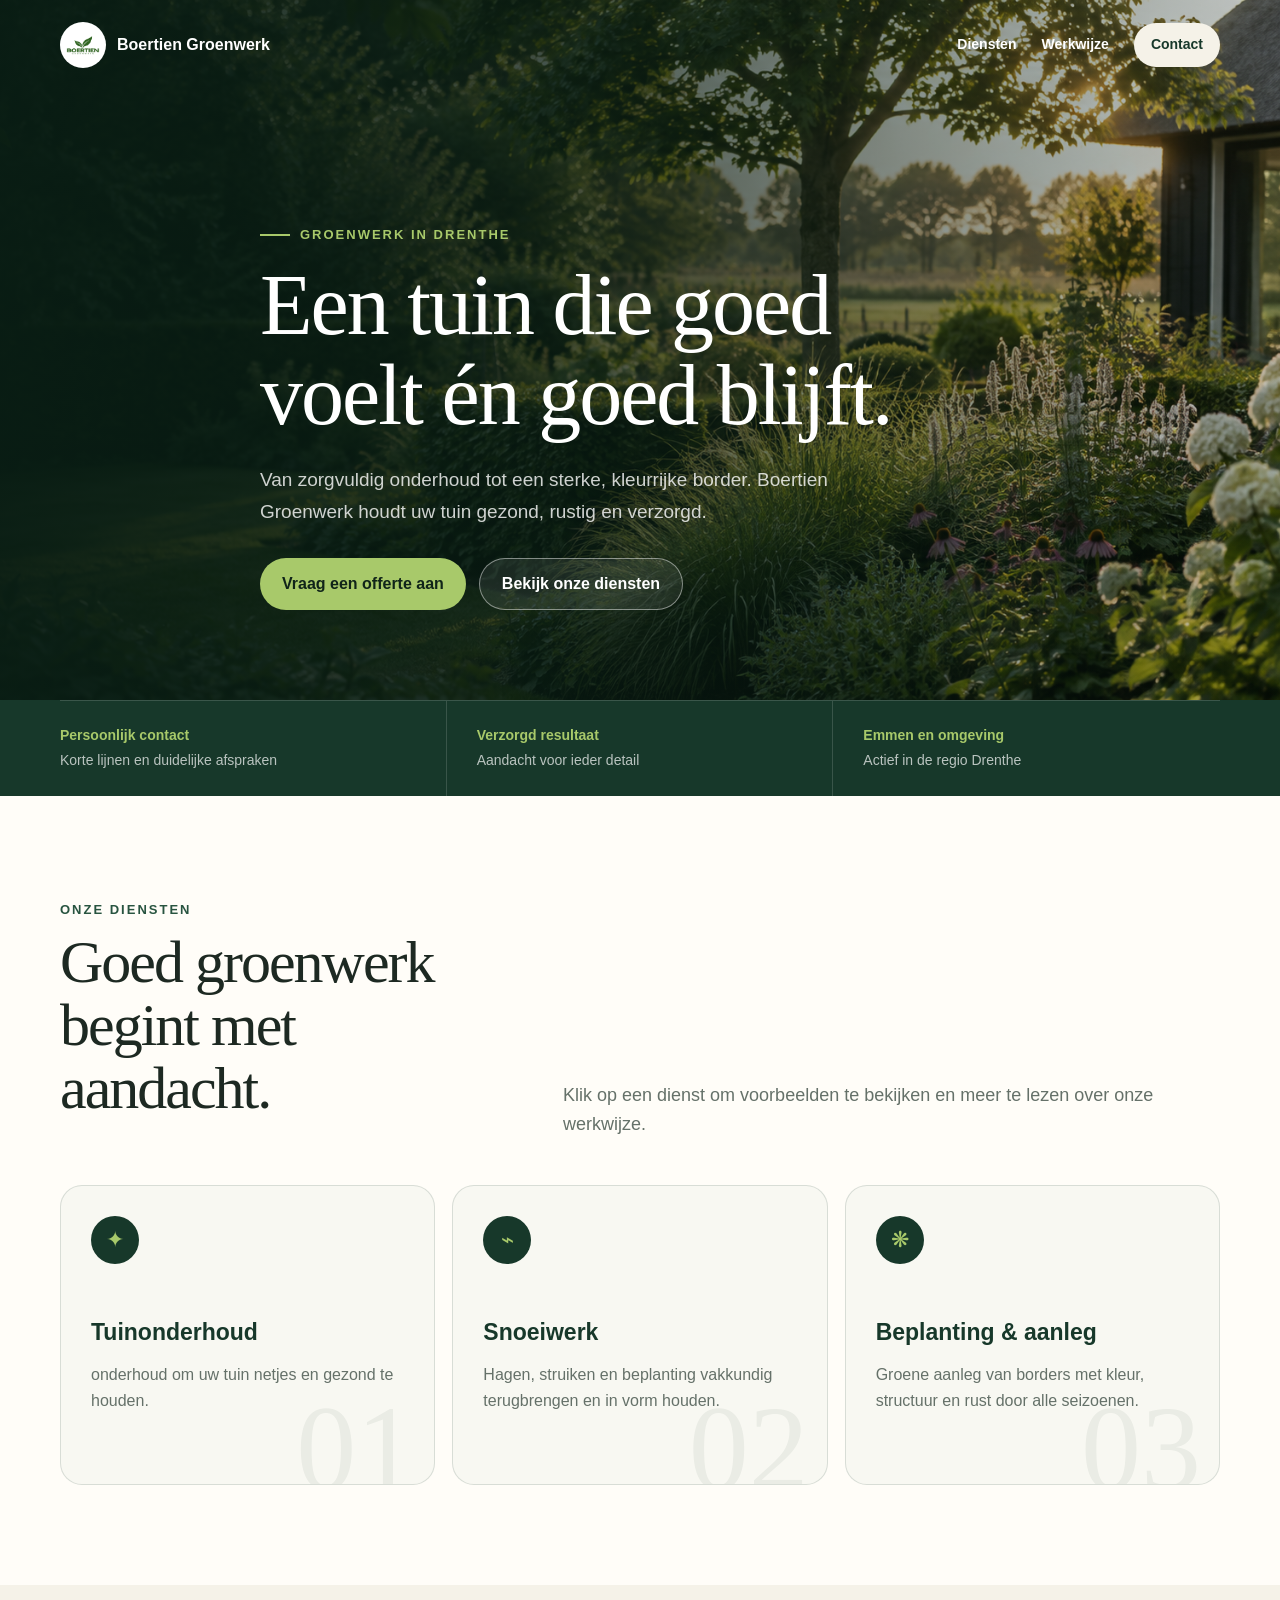
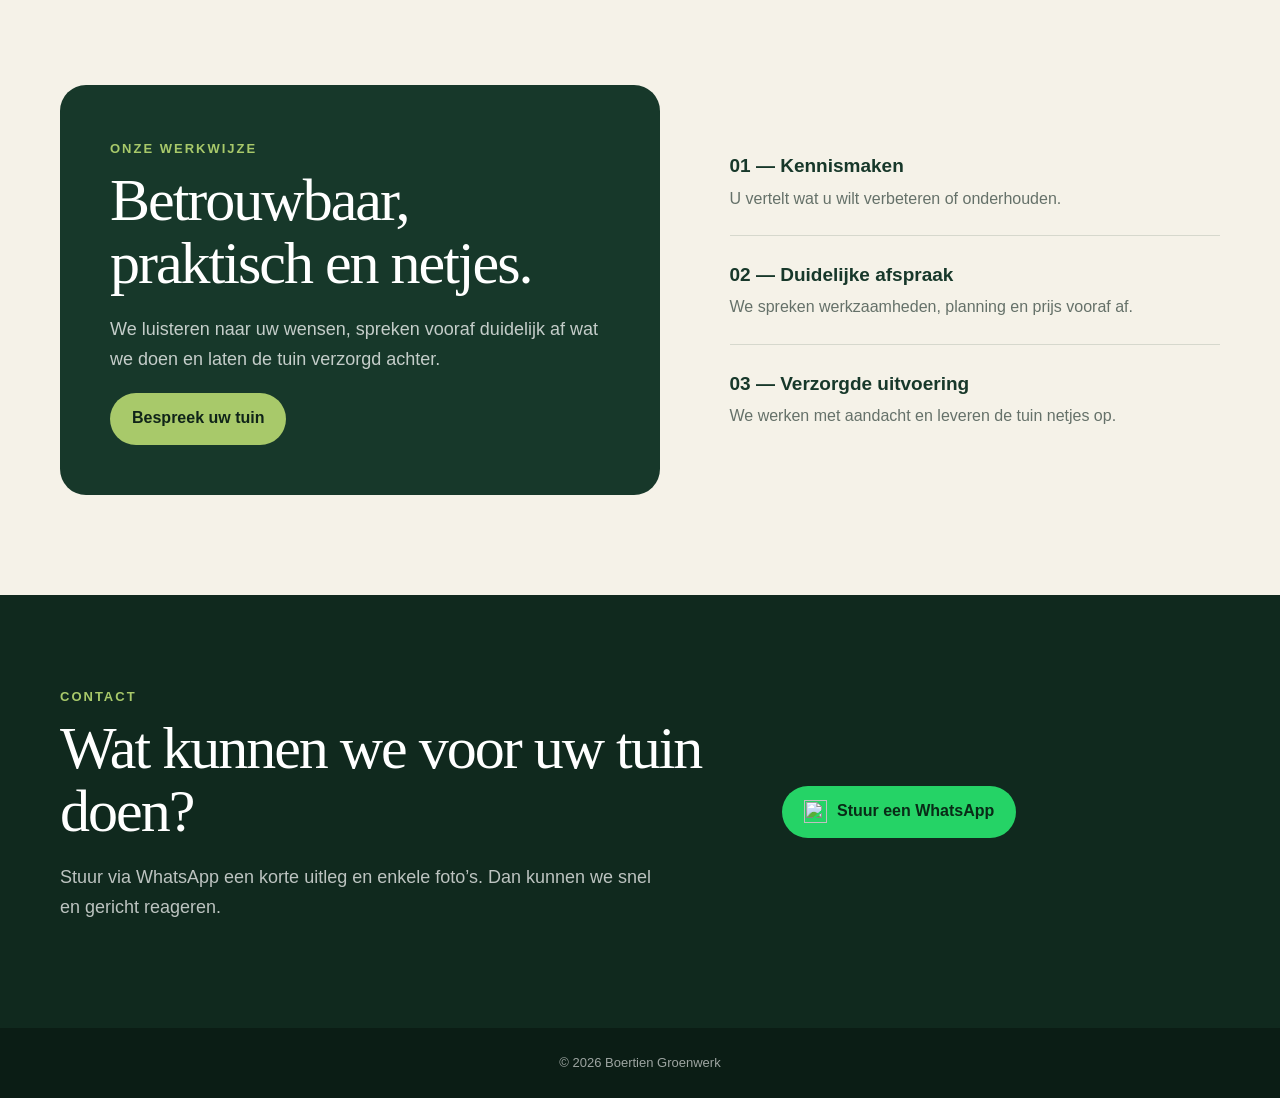
==== index.html @ 3230da12 "Update index.html" ====
<!DOCTYPE html>
<html lang="nl">
<head>
    <meta charset="UTF-8">

    <meta
        name="viewport"
        content="width=device-width, initial-scale=1.0"
    >

    <meta
        name="description"
        content="Boertien Groenwerk voor tuinonderhoud, snoeiwerk en groene tuinaanleg in Emmen en omgeving."
    >

    <title>Boertien Groenwerk</title>

    <style>
        :root {
            --forest: #17382a;
            --forest-light: #285440;
            --leaf: #a8c96a;
            --cream: #f5f2e8;
            --paper: #fffdf8;
            --ink: #1d2922;
            --muted: #657169;
            --line: rgba(23, 56, 42, 0.14);
        }

        * {
            box-sizing: border-box;
        }

        html {
            scroll-behavior: smooth;
        }

        body {
            margin: 0;
            background: var(--paper);
            color: var(--ink);
            font-family: Arial, Helvetica, sans-serif;
            line-height: 1.65;
        }

        img {
            display: block;
            max-width: 100%;
        }

        a {
            color: inherit;
        }

        .container {
            width: min(1160px, calc(100% - 40px));
            margin: 0 auto;
        }

        .view {
            display: none;
        }

        .view.active {
            display: block;
        }

        .site-header {
            position: absolute;
            z-index: 20;
            top: 0;
            right: 0;
            left: 0;
            padding: 22px 0;
            color: white;
        }

        .site-header.detail-header {
            position: relative;
            background: var(--forest);
        }

        .nav {
            display: flex;
            align-items: center;
            justify-content: space-between;
            gap: 24px;
        }

        .brand {
            display: inline-flex;
            align-items: center;
            gap: 11px;
            color: white;
            font-weight: 800;
            text-decoration: none;
        }

        .brand img {
            width: 46px;
            height: 46px;
            padding: 4px;
            border-radius: 50%;
            background: white;
            object-fit: contain;
        }

        .nav-links {
            display: flex;
            align-items: center;
            gap: 25px;
        }

        .nav-links a {
            color: white;
            font-size: 14px;
            font-weight: 700;
            text-decoration: none;
        }

        .nav-button {
            padding: 10px 17px;
            border-radius: 30px;
            background: var(--cream);
            color: var(--forest) !important;
            text-decoration: none;
            font-weight: bold;
        }

        .home-hero {
            position: relative;
            min-height: 700px;
            display: flex;
            align-items: flex-end;
            overflow: hidden;
            background: var(--forest);
            color: white;
        }

        .home-hero::before {
            position: absolute;
            content: "";
            inset: 0;

            background-image:
                linear-gradient(
                    90deg,
                    rgba(9, 29, 20, 0.96),
                    rgba(9, 29, 20, 0.76) 42%,
                    rgba(9, 29, 20, 0.22)
                ),
                url("hero-garden.png");

            background-size: cover;
            background-position: center;
        }

        .hero-content {
            position: relative;
            z-index: 1;
            max-width: 760px;
            padding: 175px 0 90px;
        }

        .eyebrow {
            display: inline-flex;
            align-items: center;
            gap: 10px;
            color: var(--leaf);
            font-size: 13px;
            font-weight: 800;
            letter-spacing: 2px;
            text-transform: uppercase;
        }

        .eyebrow::before {
            content: "";
            width: 30px;
            height: 2px;
            background: var(--leaf);
        }

        h1,
        h2 {
            font-family: Georgia, "Times New Roman", serif;
            font-weight: 400;
            letter-spacing: -2px;
            line-height: 1.05;
        }

        h1 {
            max-width: 720px;
            margin: 14px 0 24px;
            font-size: clamp(50px, 7vw, 86px);
        }

        h2 {
            margin: 8px 0 20px;
            font-size: clamp(38px, 5vw, 60px);
        }

        .hero-copy {
            max-width: 620px;
            margin-bottom: 31px;
            color: rgba(255, 255, 255, 0.80);
            font-size: 19px;
        }

        .buttons {
            display: flex;
            flex-wrap: wrap;
            gap: 13px;
        }

        .button {
            display: inline-flex;
            min-height: 52px;
            align-items: center;
            justify-content: center;
            gap: 10px;
            padding: 0 22px;
            border-radius: 30px;
            font-weight: 800;
            text-decoration: none;
            transition: transform 0.2s;
        }

        .button:hover {
            transform: translateY(-2px);
        }

        .button-green {
            background: var(--leaf);
            color: #102419;
        }

        .button-outline {
            border: 1px solid rgba(255, 255, 255, 0.45);
            background: rgba(255, 255, 255, 0.08);
            color: white;
        }

        .trust {
            background: var(--forest);
            color: white;
        }

        .trust-grid {
            display: grid;
            grid-template-columns: repeat(3, 1fr);
            border-top: 1px solid rgba(255, 255, 255, 0.15);
        }

        .trust-item {
            padding: 23px 30px;
            border-right: 1px solid rgba(255, 255, 255, 0.15);
        }

        .trust-item:first-child {
            padding-left: 0;
        }

        .trust-item:last-child {
            border-right: 0;
        }

        .trust-item strong {
            display: block;
            color: var(--leaf);
            font-size: 14px;
        }

        .trust-item span {
            color: rgba(255, 255, 255, 0.70);
            font-size: 14px;
        }

        .section {
            padding: 100px 0;
        }

        .section-heading {
            display: grid;
            grid-template-columns: 0.8fr 1.2fr;
            align-items: end;
            gap: 65px;
            margin-bottom: 45px;
        }

        .label {
            color: var(--forest-light);
            font-size: 13px;
            font-weight: 800;
            letter-spacing: 2px;
            text-transform: uppercase;
        }

        .section-heading p {
            margin: 0;
            color: var(--muted);
            font-size: 18px;
        }

        .services {
            display: grid;
            grid-template-columns: repeat(3, 1fr);
            gap: 17px;
        }

        .service-card {
            position: relative;
            display: block;
            min-height: 300px;
            padding: 30px;
            overflow: hidden;
            border: 1px solid var(--line);
            border-radius: 22px;
            background: #f8f8f2;
            color: var(--ink);
            text-decoration: none;
            transition:
                transform 0.2s,
                box-shadow 0.2s;
        }

        .service-card:hover {
            transform: translateY(-6px);
            box-shadow: 0 18px 45px rgba(23, 56, 42, 0.14);
        }

        .service-number {
            position: absolute;
            right: 18px;
            bottom: -25px;
            color: rgba(23, 56, 42, 0.06);
            font-family: Georgia, serif;
            font-size: 120px;
            line-height: 1;
        }

        .service-icon {
            display: grid;
            width: 48px;
            height: 48px;
            place-items: center;
            margin-bottom: 50px;
            border-radius: 50%;
            background: var(--forest);
            color: var(--leaf);
            font-size: 22px;
        }

        .service-card h3 {
            position: relative;
            z-index: 1;
            margin: 0 0 10px;
            color: var(--forest);
            font-size: 23px;
            text-decoration: none;
        }

        .service-card p {
            position: relative;
            z-index: 1;
            margin: 0;
            color: var(--muted);
            text-decoration: none;
        }

        .about {
            background: var(--cream);
        }

        .about-grid {
            display: grid;
            grid-template-columns: 1.1fr 0.9fr;
            align-items: center;
            gap: 70px;
        }

        .about-box {
            padding: 50px;
            border-radius: 26px;
            background: var(--forest);
            color: white;
        }

        .about-box .label {
            color: var(--leaf);
        }

        .about-box p {
            color: rgba(255, 255, 255, 0.75);
            font-size: 18px;
        }

        .steps {
            display: grid;
        }

        .step {
            padding: 23px 0;
            border-bottom: 1px solid var(--line);
        }

        .step:last-child {
            border-bottom: 0;
        }

        .step strong {
            display: block;
            color: var(--forest);
            font-size: 19px;
        }

        .step p {
            margin: 4px 0 0;
            color: var(--muted);
        }

        .detail-hero {
            position: relative;
            min-height: 490px;
            display: flex;
            align-items: flex-end;
            overflow: hidden;
            background: var(--forest);
            color: white;
        }

        .detail-hero::before {
            position: absolute;
            content: "";
            inset: 0;

            background-image:
                linear-gradient(
                    90deg,
                    rgba(8, 28, 19, 0.95),
                    rgba(8, 28, 19, 0.45)
                ),
                var(--hero-image);

            background-size: cover;
            background-position: center;
        }

        .detail-hero-content {
            position: relative;
            z-index: 1;
            max-width: 770px;
            padding: 85px 0;
        }

        .detail-hero p {
            max-width: 650px;
            color: rgba(255, 255, 255, 0.80);
            font-size: 19px;
        }

        .story-grid {
            display: grid;
            grid-template-columns: 1fr 1fr;
            align-items: start;
            gap: 70px;
        }

        .story-grid p {
            margin-top: 0;
            color: var(--muted);
            font-size: 17px;
        }

        .points {
            display: grid;
            gap: 12px;
            margin-top: 25px;
        }

        .point {
            padding: 15px 18px;
            border-left: 4px solid var(--forest-light);
            border-radius: 8px;
            background: var(--cream);
            font-weight: 700;
        }

        .gallery-section {
            background: var(--cream);
        }

        .gallery {
            display: grid;
            grid-template-columns: 1.2fr 0.8fr 0.8fr;
            gap: 15px;
            margin-top: 35px;
        }

        .gallery figure {
            position: relative;
            min-height: 350px;
            margin: 0;
            overflow: hidden;
            border-radius: 20px;
            background: #dfe7dc;
        }

        .gallery img {
            width: 100%;
            height: 100%;
            object-fit: cover;
        }

        .contact {
            padding: 88px 0;
            background: #10291e;
            color: white;
        }

        .contact-grid {
            display: grid;
            grid-template-columns: 1.2fr 0.8fr;
            align-items: center;
            gap: 65px;
        }

        .contact .label {
            color: var(--leaf);
        }

        .contact p {
            max-width: 610px;
            color: rgba(255, 255, 255, 0.72);
            font-size: 18px;
        }

        .whatsapp {
            background: #25d366;
            color: #092b17;
        }

        .whatsapp img {
            width: 23px;
            height: 23px;
        }

        footer {
            padding: 24px 0;
            background: #0b1d15;
            color: rgba(255, 255, 255, 0.60);
            text-align: center;
            font-size: 13px;
        }

        @media (max-width: 850px) {
            .nav-links {
                gap: 12px;
            }

            .nav-links a:not(.nav-button) {
                display: none;
            }

            .home-hero {
                min-height: 670px;
            }

            .trust-grid,
            .services,
            .section-heading,
            .about-grid,
            .story-grid,
            .contact-grid {
                grid-template-columns: 1fr;
            }

            .trust-grid {
                padding: 12px 0;
            }

            .trust-item,
            .trust-item:first-child {
                padding: 14px 0;
                border-right: 0;
                border-bottom: 1px solid rgba(255, 255, 255, 0.15);
            }

            .section-heading,
            .about-grid,
            .story-grid,
            .contact-grid {
                gap: 30px;
            }

            .gallery {
                grid-template-columns: 1fr;
            }

            .gallery figure {
                min-height: 300px;
            }
        }

        @media (max-width: 550px) {
            .container {
                width: calc(100% - 28px);
            }

            .brand span {
                font-size: 14px;
            }

            .brand img {
                width: 42px;
                height: 42px;
            }

            .nav-button {
                padding: 8px 12px;
                font-size: 13px;
            }

            .hero-content {
                padding: 145px 0 65px;
            }

            h1 {
                font-size: 49px;
            }

            .buttons {
                flex-direction: column;
            }

            .button {
                width: 100%;
            }

            .section {
                padding: 70px 0;
            }

            .about-box {
                padding: 32px 24px;
            }
        }
    </style>
</head>

<body>
    <div id="home" class="view active">
        <header class="site-header">
            <nav class="nav container">
                <a class="brand" href="#home">
                    <img
                        src="logo.png"
                        alt="Logo van Boertien Groenwerk"
                    >

                    <span>Boertien Groenwerk</span>
                </a>

                <div class="nav-links">
                    <a href="#diensten">Diensten</a>
                    <a href="#werkwijze">Werkwijze</a>
                    <a class="nav-button" href="#contact">Contact</a>
                </div>
            </nav>
        </header>

        <main>
            <section class="home-hero">
                <div class="hero-content container">
                    <span class="eyebrow">
                        Groenwerk in Drenthe
                    </span>

                    <h1>
                        Een tuin die goed voelt én goed blijft.
                    </h1>

                    <p class="hero-copy">
                        Van zorgvuldig onderhoud tot een sterke,
                        kleurrijke border. Boertien Groenwerk houdt
                        uw tuin gezond, rustig en verzorgd.
                    </p>

                    <div class="buttons">
                        <a class="button button-green" href="#contact">
                            Vraag een offerte aan
                        </a>

                        <a class="button button-outline" href="#diensten">
                            Bekijk onze diensten
                        </a>
                    </div>
                </div>
            </section>

            <section class="trust">
                <div class="trust-grid container">
                    <div class="trust-item">
                        <strong>Persoonlijk contact</strong>
                        <span>Korte lijnen en duidelijke afspraken</span>
                    </div>

                    <div class="trust-item">
                        <strong>Verzorgd resultaat</strong>
                        <span>Aandacht voor ieder detail</span>
                    </div>

                    <div class="trust-item">
                        <strong>Emmen en omgeving</strong>
                        <span>Actief in de regio Drenthe</span>
                    </div>
                </div>
            </section>

            <section class="section" id="diensten">
                <div class="container">
                    <div class="section-heading">
                        <div>
                            <span class="label">Onze diensten</span>

                            <h2>
                                Goed groenwerk begint met aandacht.
                            </h2>
                        </div>

                        <p>
                            Klik op een dienst om voorbeelden te bekijken
                            en meer te lezen over onze werkwijze.
                        </p>
                    </div>

                    <div class="services">
                        <a class="service-card" href="#onderhoud">
                            <span class="service-number">01</span>
                            <div class="service-icon">✦</div>

                            <h3>Tuinonderhoud</h3>

                            <p>
                                onderhoud om uw tuin
                                netjes en gezond te houden.
                            </p>
                        </a>

                        <a class="service-card" href="#snoeiwerk">
                            <span class="service-number">02</span>
                            <div class="service-icon">⌁</div>

                            <h3>Snoeiwerk</h3>

                            <p>
                                Hagen, struiken en beplanting vakkundig
                                terugbrengen en in vorm houden.
                            </p>
                        </a>

                        <a class="service-card" href="#aanleg">
                            <span class="service-number">03</span>
                            <div class="service-icon">❋</div>

                            <h3>Beplanting & aanleg</h3>

                            <p>
                                Groene aanleg van borders met kleur,
                                structuur en rust door alle seizoenen.
                            </p>
                        </a>
                    </div>
                </div>
            </section>

            <section class="section about" id="werkwijze">
                <div class="about-grid container">
                    <div class="about-box">
                        <span class="label">Onze werkwijze</span>

                        <h2>
                            Betrouwbaar, praktisch en netjes.
                        </h2>

                        <p>
                            We luisteren naar uw wensen, spreken vooraf
                            duidelijk af wat we doen en laten de tuin
                            verzorgd achter.
                        </p>

                        <a class="button button-green" href="#contact">
                            Bespreek uw tuin
                        </a>
                    </div>

                    <div class="steps">
                        <div class="step">
                            <strong>01 — Kennismaken</strong>

                            <p>
                                U vertelt wat u wilt verbeteren of onderhouden.
                            </p>
                        </div>

                        <div class="step">
                            <strong>02 — Duidelijke afspraak</strong>

                            <p>
                                We spreken werkzaamheden, planning en prijs
                                vooraf af.
                            </p>
                        </div>

                        <div class="step">
                            <strong>03 — Verzorgde uitvoering</strong>

                            <p>
                                We werken met aandacht en leveren de tuin
                                netjes op.
                            </p>
                        </div>
                    </div>
                </div>
            </section>

            <section class="contact" id="contact">
                <div class="contact-grid container">
                    <div>
                        <span class="label">Contact</span>

                        <h2>
                            Wat kunnen we voor uw tuin doen?
                        </h2>

                        <p>
                            Stuur via WhatsApp een korte uitleg en enkele
                            foto’s. Dan kunnen we snel en gericht reageren.
                        </p>
                    </div>

                    <div>
                        <a
                            class="button whatsapp"
                            href="https://wa.me/31629203638?text=Hallo%20Boertien%20Groenwerk%2C%20ik%20wil%20graag%20meer%20informatie%20over%20mijn%20tuin."
                            target="_blank"
                            rel="noopener noreferrer"
                        >
                            <img
                                src="https://cdn.simpleicons.org/whatsapp/092b17"
                                alt=""
                            >

                            Stuur een WhatsApp
                        </a>
                    </div>
                </div>
            </section>
        </main>

        <footer>
            © 2026 Boertien Groenwerk
        </footer>
    </div>

    <div id="onderhoud" class="view">
        <header class="site-header detail-header">
            <nav class="nav container">
                <a class="brand" href="#home">
                    <img src="logo.png" alt="Logo">
                    <span>Boertien Groenwerk</span>
                </a>

                <a class="nav-button" href="#home">
                    ← Terug naar home
                </a>
            </nav>
        </header>

        <main>
            <section
                class="detail-hero"
                style="--hero-image: url('onderhoud-1.jpeg')"
            >
                <div class="detail-hero-content container">
                    <span
                        class="label"
                        style="color: var(--leaf)"
                    >
                        Onze dienst
                    </span>

                    <h1>Tuinonderhoud</h1>

                    <p>
                        Een verzorgde tuin zonder achterstallig werk.
                        Wij helpen eenmalig of periodiek met alles wat
                        uw tuin netjes en gezond houdt.
                    </p>
                </div>
            </section>

            <section class="section">
                <div class="story-grid container">
                    <div>
                        <span class="label">
                            Uw tuin in goede conditie
                        </span>

                        <h2>
                            Rust, overzicht en gezonde groei.
                        </h2>
                    </div>

                    <div>
                        <p>
                            Goed onderhoud voorkomt dat onkruid,
                            hagen en beplanting de tuin gaan overheersen.
                            We bekijken samen welk werk nodig is en maken
                            duidelijke afspraken over de uitvoering.
                        </p>

                        <div class="points">
                            <div class="point">
                                Onkruid verwijderen en borders verzorgen
                            </div>

                            <div class="point">
                                Hagen en struiken bijhouden
                            </div>

                            <div class="point">
                                tuinonderhoud
                            </div>
                        </div>
                    </div>
                </div>
            </section>

            <section class="gallery-section section">
                <div class="container">
                    <span class="label">Voorbeelden</span>

                    <h2>
                        Verzorgd tuinonderhoud
                    </h2>

                    <div class="gallery">
                        <figure>
                            <img
                                src="onderhoud-1.jpeg"
                                alt="Verzorgde tuin"
                            >
                        </figure>

                        <figure>
                            <img
                                src="onderhoud-2.jpeg"
                                alt="Onderhouden coniferenhaag"
                            >
                        </figure>

                        <figure>
                            <img
                                src="onderhoud-3.jpeg"
                                alt="Tuinonderhoud in uitvoering"
                            >
                        </figure>
                    </div>
                </div>
            </section>

            <section class="contact">
                <div class="contact-grid container">
                    <div>
                        <span class="label">
                            Onderhoud aanvragen
                        </span>

                        <h2>
                            Kan uw tuin een onderhoudsbeurt gebruiken?
                        </h2>

                        <p>
                            Stuur enkele foto’s mee via WhatsApp,
                            dan bekijken we wat er nodig is.
                        </p>
                    </div>

                    <div>
                        <a
                            class="button whatsapp"
                            href="https://wa.me/31629203638?text=Hallo%20Boertien%20Groenwerk%2C%20ik%20wil%20graag%20informatie%20over%20tuinonderhoud."
                            target="_blank"
                            rel="noopener noreferrer"
                        >
                            Vraag onderhoud aan
                        </a>
                    </div>
                </div>
            </section>
        </main>

        <footer>
            © 2026 Boertien Groenwerk
        </footer>
    </div>

    <div id="snoeiwerk" class="view">
        <header class="site-header detail-header">
            <nav class="nav container">
                <a class="brand" href="#home">
                    <img src="logo.png" alt="Logo">
                    <span>Boertien Groenwerk</span>
                </a>

                <a class="nav-button" href="#home">
                    ← Terug naar home
                </a>
            </nav>
        </header>

        <main>
            <section
                class="detail-hero"
                style="--hero-image: url('onderhoud-1.jpeg')"
            >
                <div class="detail-hero-content container">
                    <span
                        class="label"
                        style="color: var(--leaf)"
                    >
                        Onze dienst
                    </span>

                    <h1>Snoeiwerk</h1>

                    <p>
                        Goed snoeiwerk zorgt voor gezonde groei,
                        meer licht en een verzorgde uitstraling.
                    </p>
                </div>
            </section>

            <section class="section">
                <div class="story-grid container">
                    <div>
                        <span class="label">
                            Met aandacht uitgevoerd
                        </span>

                        <h2>
                            De juiste snoei op het juiste moment.
                        </h2>
                    </div>

                    <div>
                        <p>
                            Iedere haag, struik en plant vraagt om een
                            eigen aanpak. We bekijken de soort, conditie
                            en gewenste vorm en laten de tuin na afloop
                            netjes achter.
                        </p>

                        <div class="points">
                            <div class="point">
                                Hagen strak en gelijkmatig snoeien
                            </div>

                            <div class="point">
                                Struiken gezond en in vorm houden
                            </div>

                            <div class="point">
                                Overgroeide beplanting gecontroleerd terugbrengen
                            </div>
                        </div>
                    </div>
                </div>
            </section>

            <section class="gallery-section section">
                <div class="container">
                    <span class="label">Ons werk</span>

                    <h2>
                        Voorbeelden van snoeiwerk
                    </h2>

                    <div class="gallery">
                        <figure>
                            <img
                                src="onderhoud-1.jpeg"
                                alt="Snoeiwerk in uitvoering"
                            >
                        </figure>

                        <figure>
                            <img
                                src="onderhoud-2.jpeg"
                                alt="Strak gesnoeide coniferenhaag"
                            >
                        </figure>

                        <figure>
                            <img
                                src="onderhoud-3.jpeg"
                                alt="Verzorgde tuin"
                            >
                        </figure>
                    </div>
                </div>
            </section>

            <section class="contact">
                <div class="contact-grid container">
                    <div>
                        <span class="label">
                            Snoeiwerk aanvragen
                        </span>

                        <h2>
                            Heeft uw tuin een snoeibeurt nodig?
                        </h2>

                        <p>
                            Stuur een paar foto’s en een korte
                            omschrijving via WhatsApp.
                        </p>
                    </div>

                    <div>
                        <a
                            class="button whatsapp"
                            href="https://wa.me/31629203638?text=Hallo%20Boertien%20Groenwerk%2C%20ik%20wil%20graag%20informatie%20over%20snoeiwerk."
                            target="_blank"
                            rel="noopener noreferrer"
                        >
                            Vraag snoeiwerk aan
                        </a>
                    </div>
                </div>
            </section>
        </main>

        <footer>
            © 2026 Boertien Groenwerk
        </footer>
    </div>

    <div id="aanleg" class="view">
        <header class="site-header detail-header">
            <nav class="nav container">
                <a class="brand" href="#home">
                    <img src="logo.png" alt="Logo">
                    <span>Boertien Groenwerk</span>
                </a>

                <a class="nav-button" href="#home">
                    ← Terug naar home
                </a>
            </nav>
        </header>

        <main>
            <section
                class="detail-hero"
                style="--hero-image: url('IMG_2393.jpeg')"
            >
                <div class="detail-hero-content container">
                    <span
                        class="label"
                        style="color: var(--leaf)"
                    >
                        Onze dienst
                    </span>

                    <h1>Beplanting & aanleg</h1>

                    <p>
                        Een border die klopt in kleur, hoogte en bloeitijd.
                        Wij helpen met de groene aanleg van uw tuin,
                        zonder bestratingswerk.
                    </p>
                </div>
            </section>

            <section class="section">
                <div class="story-grid container">
                    <div>
                        <span class="label">
                            Groene tuinaanleg
                        </span>

                        <h2>
                            Beplanting die bij uw tuin past.
                        </h2>
                    </div>

                    <div>
                        <p>
                            We kijken naar zon, grondsoort, beschikbare
                            ruimte en het gewenste onderhoud. Daarna kiezen
                            en plaatsen we planten die samen een rustig en
                            sterk geheel vormen.
                        </p>

                        <div class="points">
                            <div class="point">
                                Nieuwe borders aanleggen en inplanten
                            </div>

                            <div class="point">
                                Passende plantencombinaties samenstellen
                            </div>

                            <div class="point">
                                Bestaande borders verbeteren en aanvullen
                            </div>
                        </div>
                    </div>
                </div>
            </section>

            <section class="gallery-section section">
                <div class="container">
                    <span class="label">Inspiratie</span>

                    <h2>
                        Kleur, structuur en rust
                    </h2>

                    <div class="gallery">
                        <figure>
                            <img
                                src="IMG_2393.jpeg"
                                alt="Aangelegde groene tuin"
                            >
                        </figure>

                        <figure>
                            <img
                                src="IMG_2765.jpeg"
                                alt="Kleurrijke beplanting"
                            >
                        </figure>

                        <figure>
                            <img
                                src="IMG_2393.jpeg"
                                alt="Groene structuur in de tuin"
                            >
                        </figure>
                    </div>
                </div>
            </section>

            <section class="contact">
                <div class="contact-grid container">
                    <div>
                        <span class="label">
                            Aanleg aanvragen
                        </span>

                        <h2>
                            Wilt u een nieuwe border of beplantingsplan?
                        </h2>

                        <p>
                            Stuur foto’s en de afmetingen van de ruimte
                            via WhatsApp.
                        </p>
                    </div>

                    <div>
                        <a
                            class="button whatsapp"
                            href="https://wa.me/31629203638?text=Hallo%20Boertien%20Groenwerk%2C%20ik%20wil%20graag%20informatie%20over%20beplanting%20en%20aanleg."
                            target="_blank"
                            rel="noopener noreferrer"
                        >
                            Bespreek de aanleg
                        </a>
                    </div>
                </div>
            </section>
        </main>

        <footer>
            © 2026 Boertien Groenwerk
        </footer>
    </div>

    <script>
        function showPage() {
            const page =
                window.location.hash.replace("#", "") || "home";

            const validPages = [
                "home",
                "onderhoud",
                "snoeiwerk",
                "aanleg"
            ];

            const selectedPage =
                validPages.includes(page) ? page : "home";

            document
                .querySelectorAll(".view")
                .forEach(function (view) {
                    view.classList.toggle(
                        "active",
                        view.id === selectedPage
                    );
                });

            window.scrollTo(0, 0);
        }

        window.addEventListener("hashchange", showPage);

        showPage();
    </script>
</body>
</html>
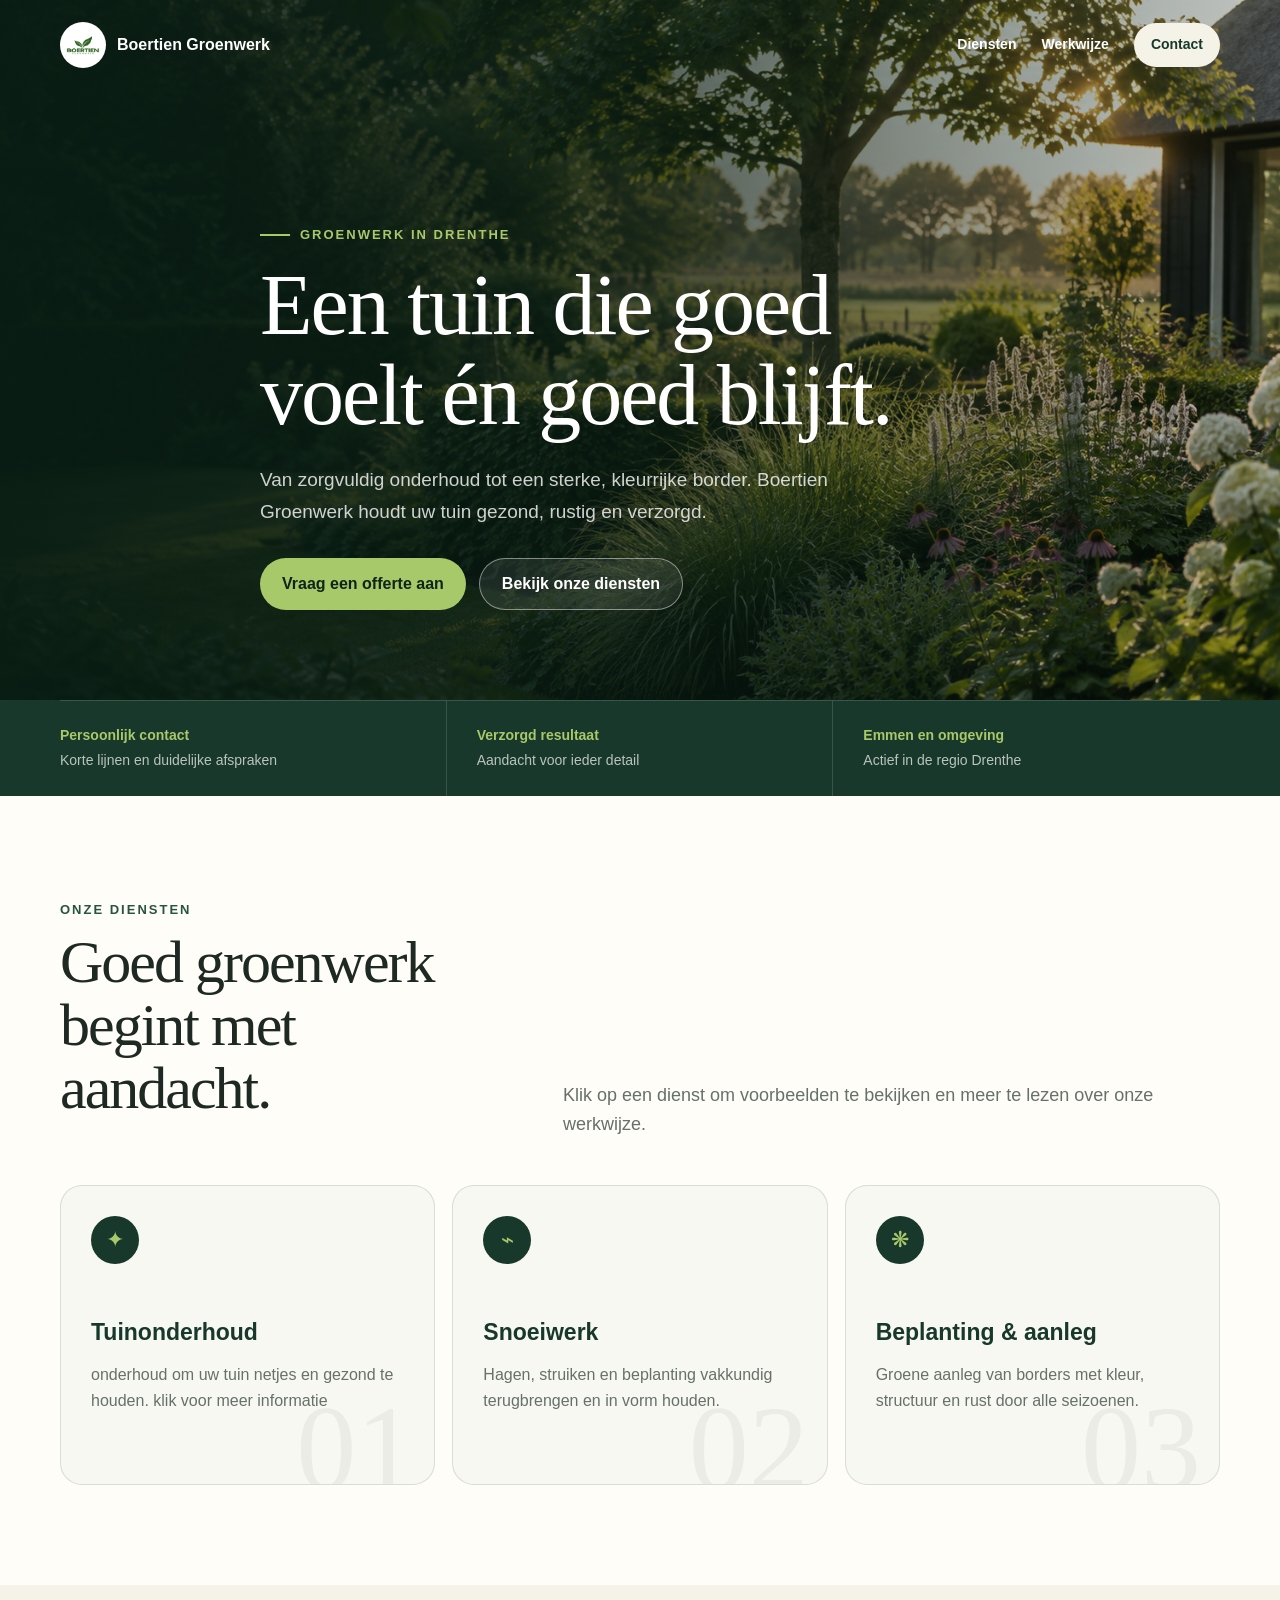
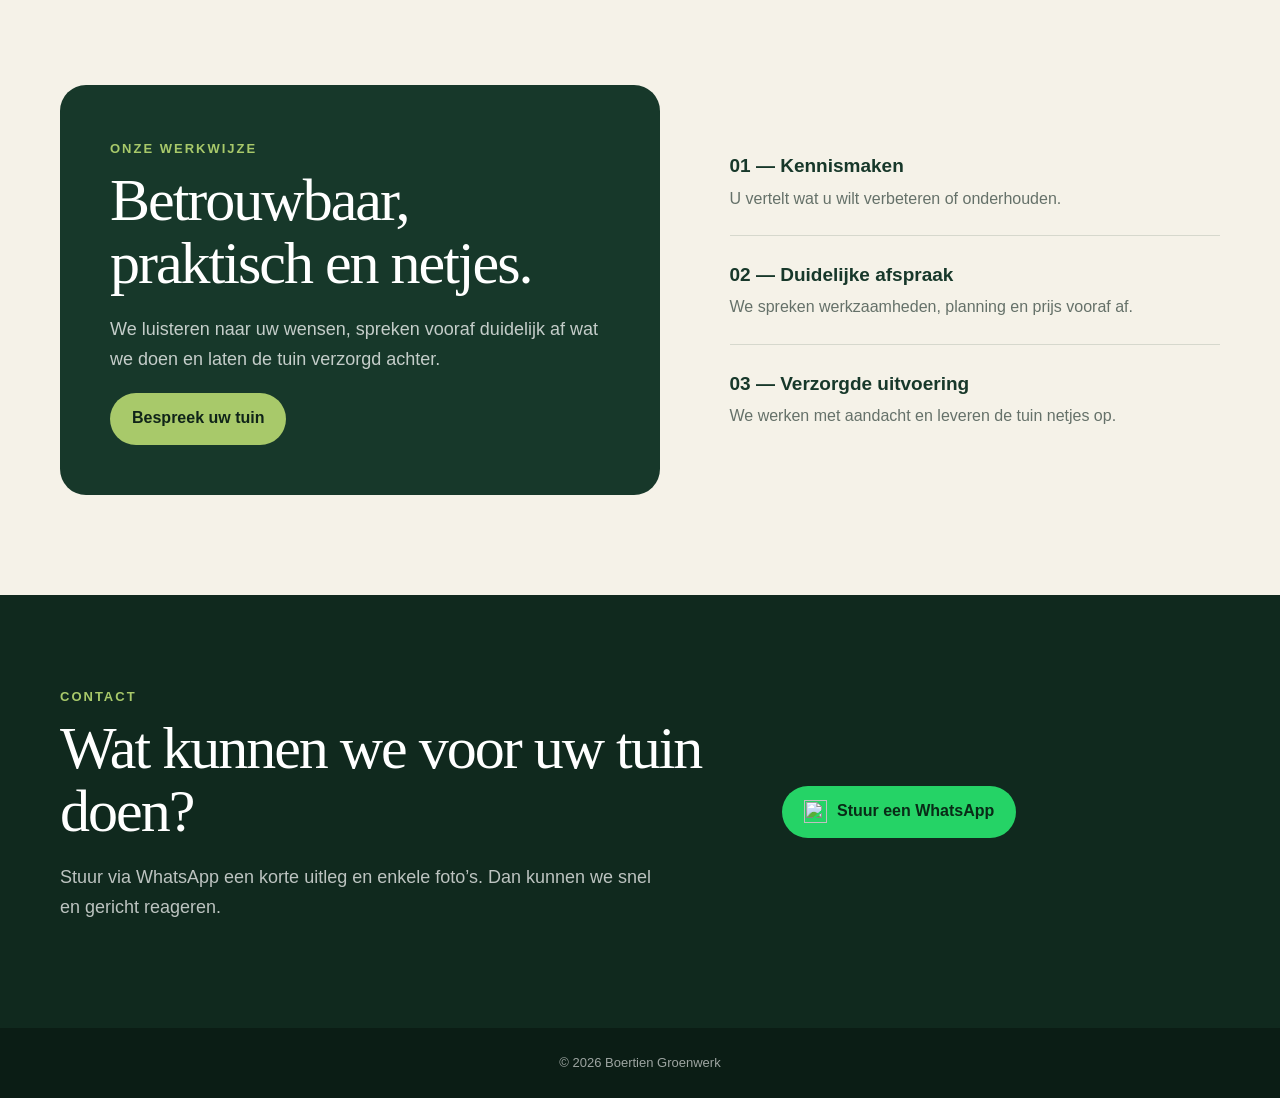
==== commit 3ae201bc: "Update index.html" ====
--- a/index.html
+++ b/index.html
@@ -743,6 +743,7 @@
                             <p>
                                 onderhoud om uw tuin
                                 netjes en gezond te houden.
+                                klik voor meer informatie
                             </p>
                         </a>
 
@@ -1022,7 +1023,7 @@
         <main>
             <section
                 class="detail-hero"
-                style="--hero-image: url('onderhoud-1.jpeg')"
+                style="--hero-image: url('IMG_2393.jpeg')"
             >
                 <div class="detail-hero-content container">
                     <span
@@ -1089,21 +1090,21 @@
                     <div class="gallery">
                         <figure>
                             <img
-                                src="onderhoud-1.jpeg"
+                                src="IMG_2393.jpeg"
                                 alt="Snoeiwerk in uitvoering"
                             >
                         </figure>
 
                         <figure>
                             <img
-                                src="onderhoud-2.jpeg"
+                                src="IMG_2765.jpeg"
                                 alt="Strak gesnoeide coniferenhaag"
                             >
                         </figure>
 
                         <figure>
                             <img
-                                src="onderhoud-3.jpeg"
+                                src="IMG_2393.jpeg"
                                 alt="Verzorgde tuin"
                             >
                         </figure>
@@ -1164,7 +1165,7 @@
         <main>
             <section
                 class="detail-hero"
-                style="--hero-image: url('IMG_2393.jpeg')"
+                style="--hero-image: url('aanleg-1.jpeg')"
             >
                 <div class="detail-hero-content container">
                     <span
@@ -1232,21 +1233,21 @@
                     <div class="gallery">
                         <figure>
                             <img
-                                src="IMG_2393.jpeg"
+                                src="aanleg-1.jpeg"
                                 alt="Aangelegde groene tuin"
                             >
                         </figure>
 
                         <figure>
                             <img
-                                src="IMG_2765.jpeg"
+                                src="aanleg-2.jpeg"
                                 alt="Kleurrijke beplanting"
                             >
                         </figure>
 
                         <figure>
                             <img
-                                src="IMG_2393.jpeg"
+                                src="aanleg-3.jpeg"
                                 alt="Groene structuur in de tuin"
                             >
                         </figure>
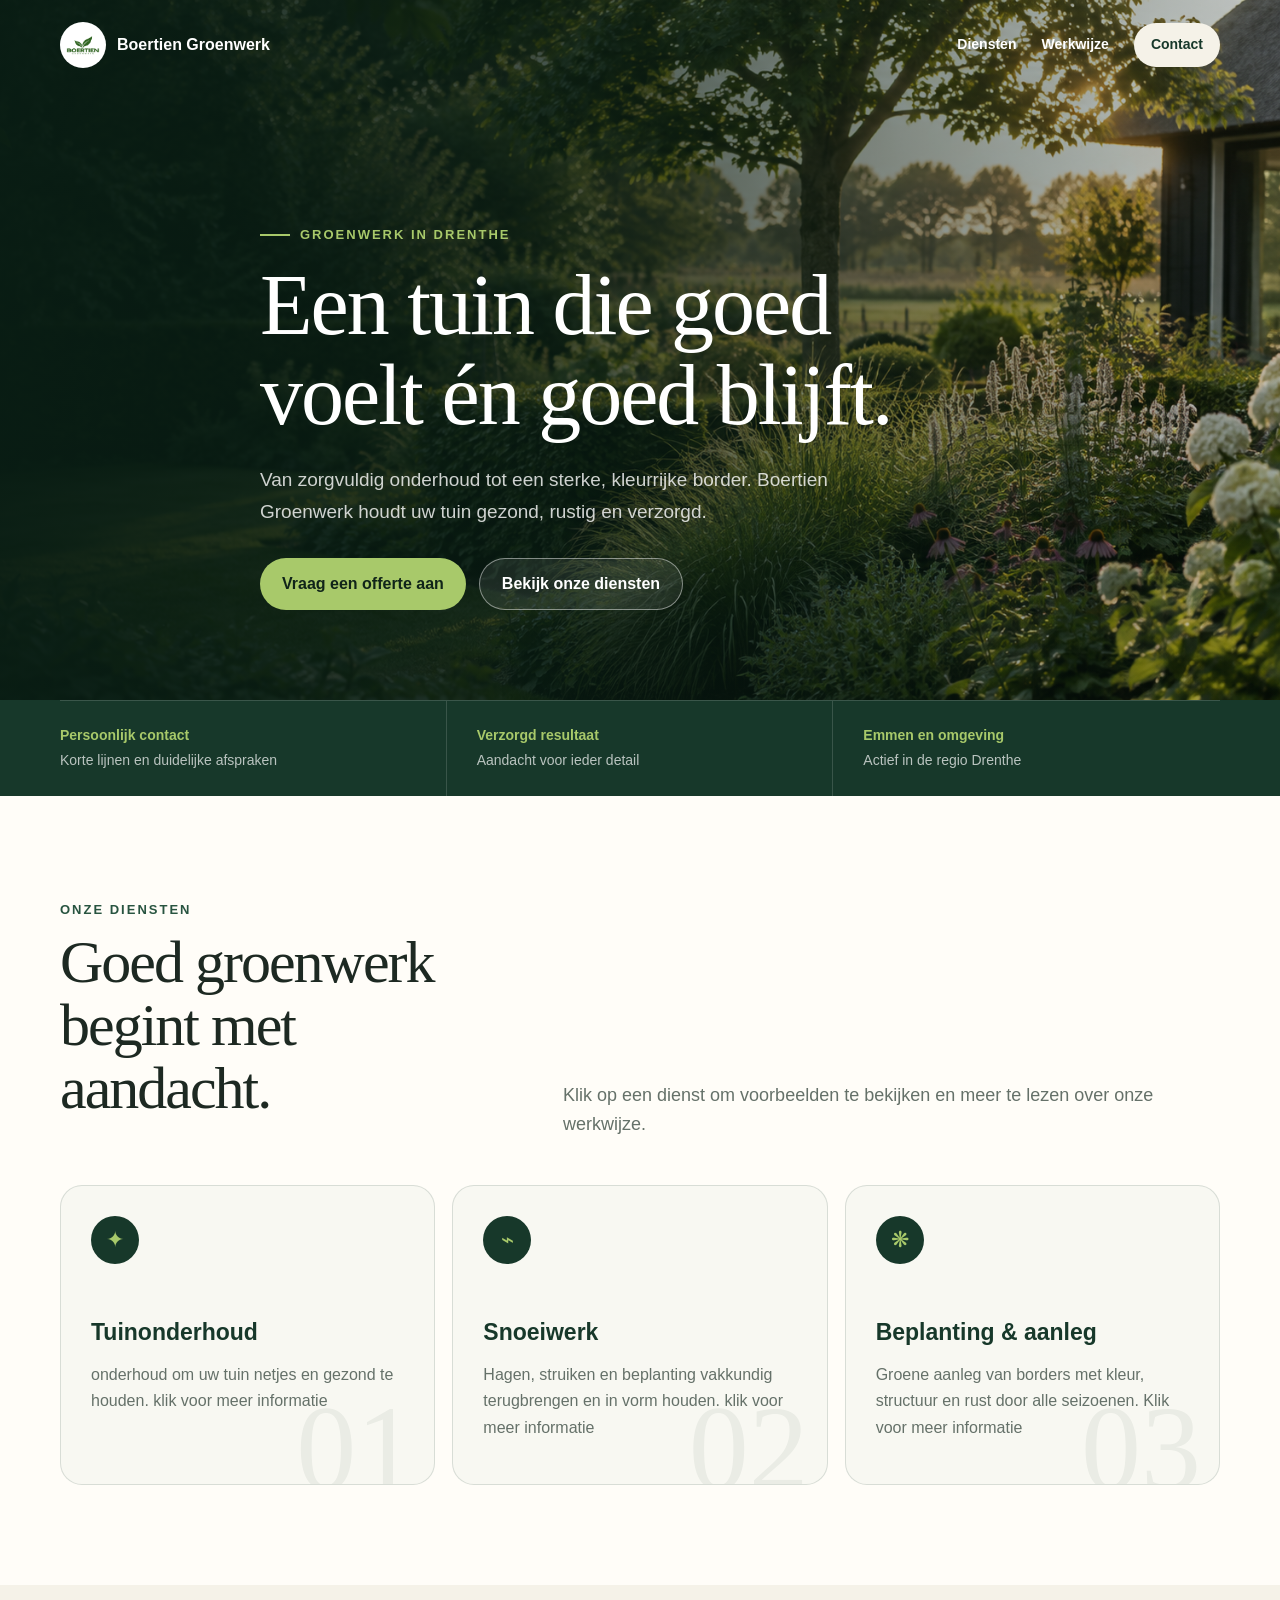
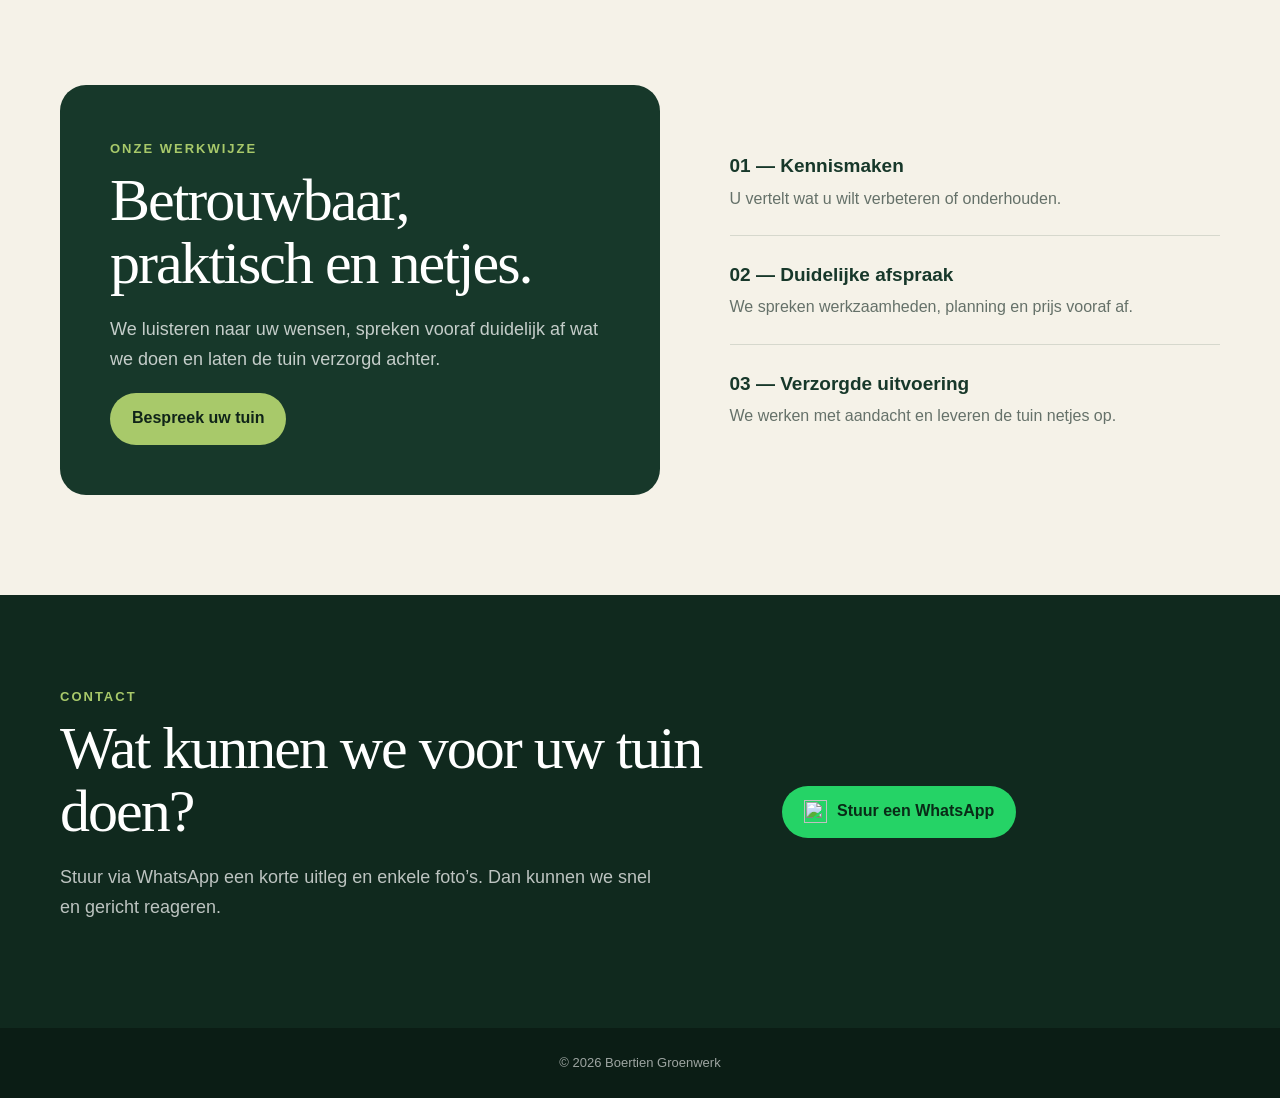
==== commit b72036c6: "Update index.html" ====
--- a/index.html
+++ b/index.html
@@ -756,6 +756,7 @@
                             <p>
                                 Hagen, struiken en beplanting vakkundig
                                 terugbrengen en in vorm houden.
+                                klik voor meer informatie
                             </p>
                         </a>
 
@@ -768,6 +769,7 @@
                             <p>
                                 Groene aanleg van borders met kleur,
                                 structuur en rust door alle seizoenen.
+                                Klik voor meer informatie
                             </p>
                         </a>
                     </div>
